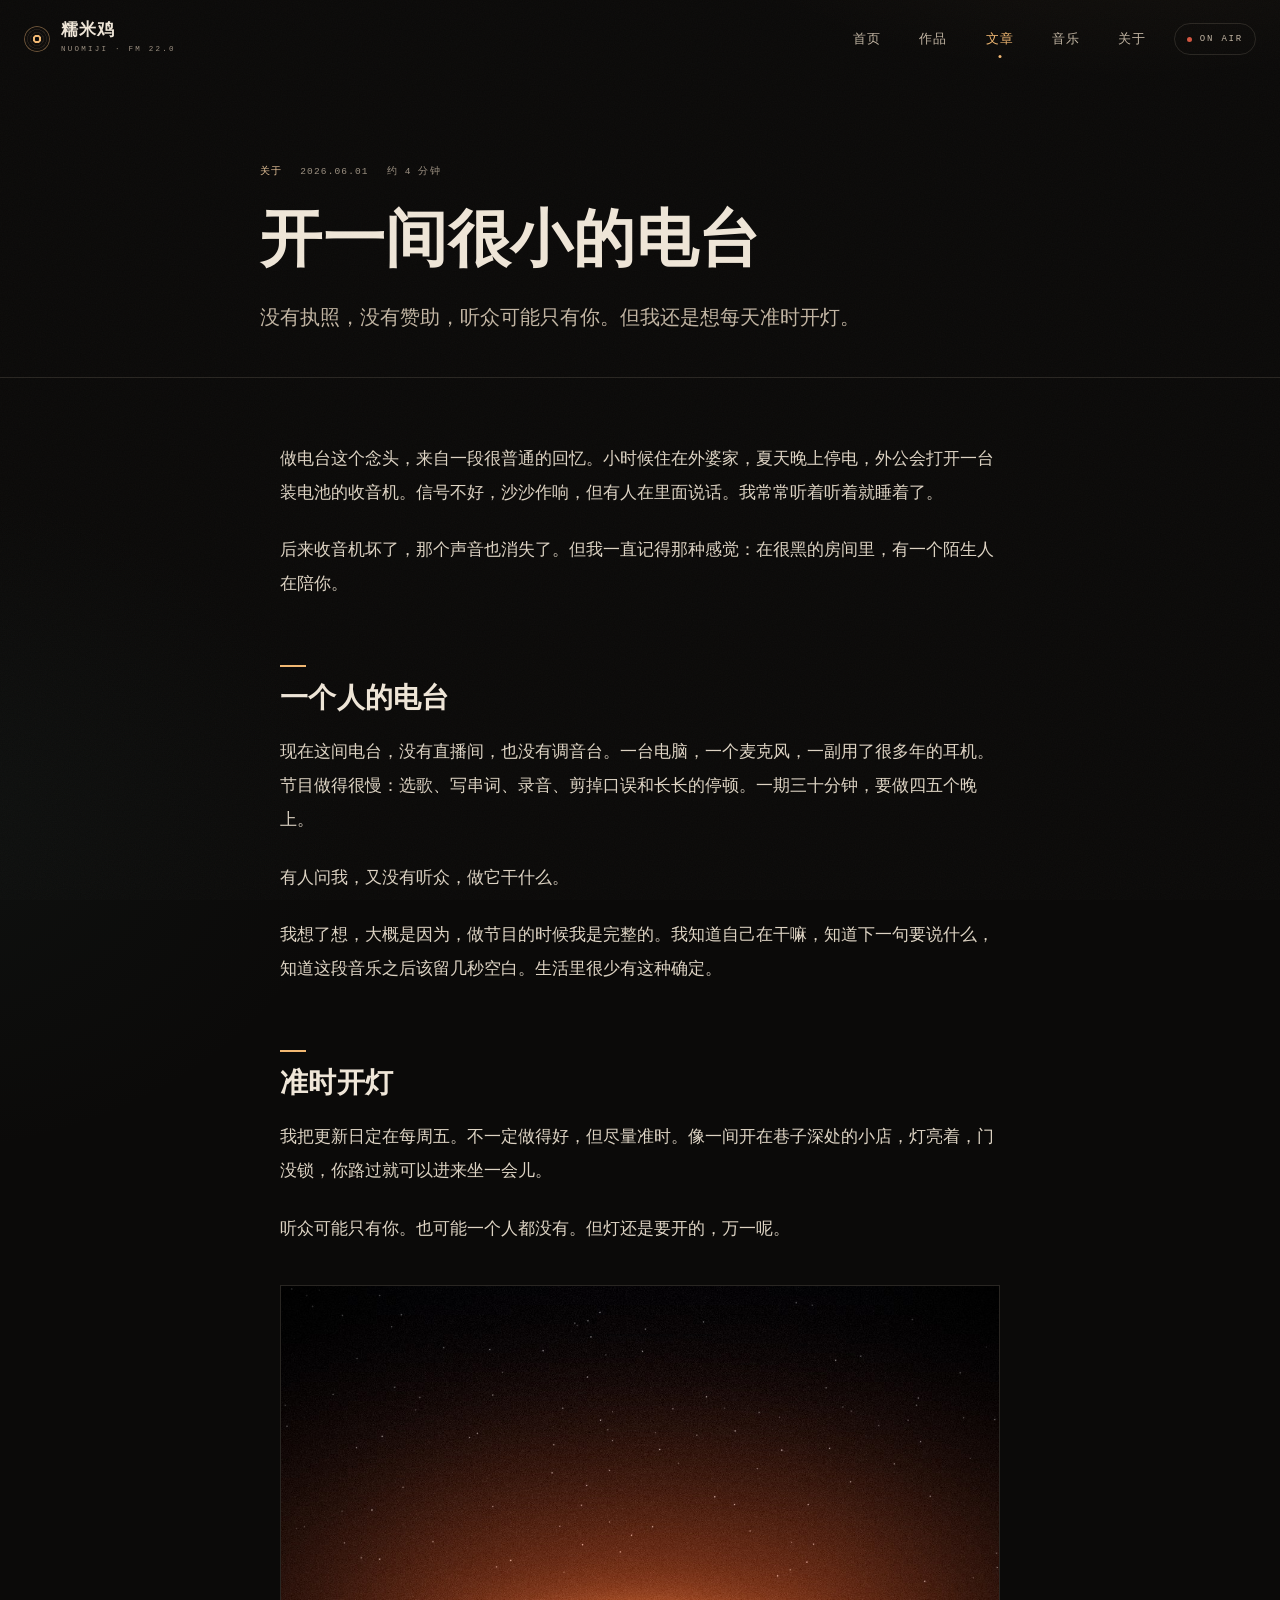
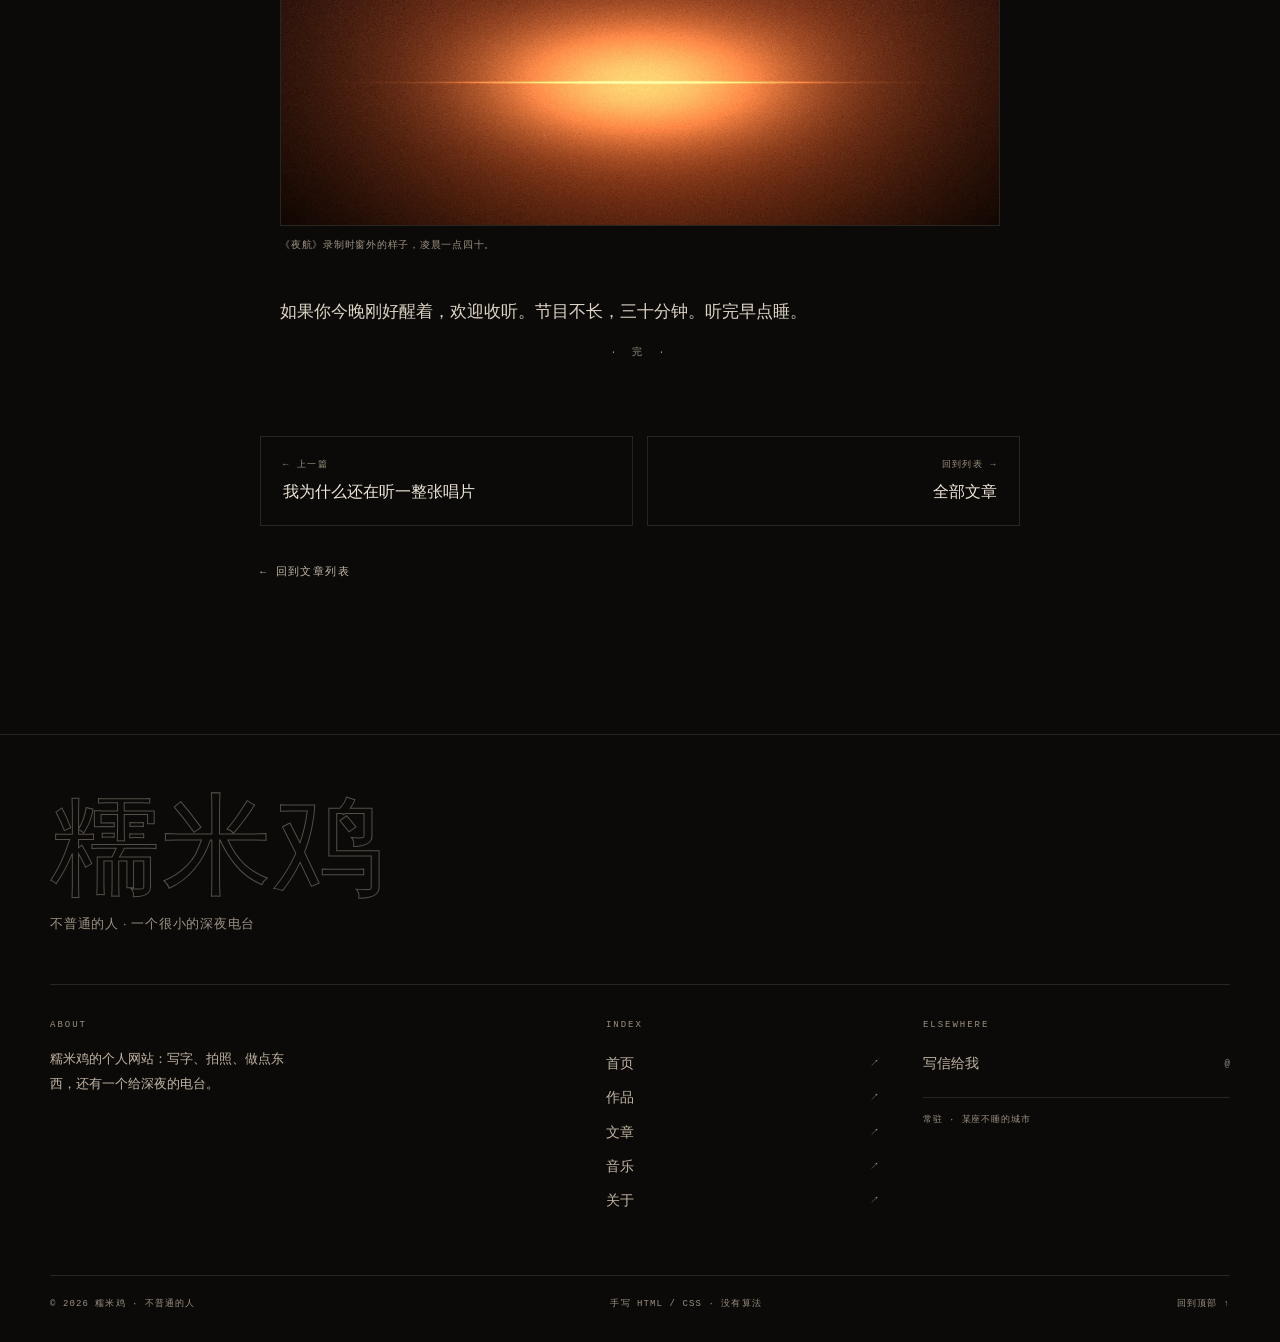
==== posts/a-small-radio-station.html @ 923f2150 "Add files via upload" ====
<!DOCTYPE html>
<html lang="zh-CN">
<head>
  <meta charset="UTF-8">
  <meta name="viewport" content="width=device-width, initial-scale=1">
  <title>开一间很小的电台 — 糯米鸡</title>
  <meta name="description" content="没有执照，没有赞助，听众可能只有你。但我还是想每天准时开灯。">
  <meta name="theme-color" content="#0b0a09">
  <meta name="color-scheme" content="dark">
  <meta property="og:type" content="article">
  <meta property="og:title" content="开一间很小的电台 — 糯米鸡">
  <meta property="og:image" content="../assets/img/work-night.jpg">
  <link rel="icon" href="../favicon.svg" type="image/svg+xml">
  <link rel="stylesheet" href="../assets/css/style.css">
</head>
<body id="top" data-page="blog" data-root="../">

  <a class="skip-link" href="#main">跳到主要内容</a>
  <div data-site-header></div>

  <main id="main">
    <article>
      <header class="article-head">
        <div class="wrap">
          <div class="article-meta">
            <span class="tag">关于</span>
            <span>2026.06.01</span>
            <span>约 4 分钟</span>
          </div>
          <h1 class="article-title">开一间很小的电台</h1>
          <p class="article-lede">
            没有执照，没有赞助，听众可能只有你。但我还是想每天准时开灯。
          </p>
        </div>
      </header>

      <div class="article-body">
        <p>做电台这个念头，来自一段很普通的回忆。小时候住在外婆家，夏天晚上停电，外公会打开一台装电池的收音机。信号不好，沙沙作响，但有人在里面说话。我常常听着听着就睡着了。</p>
        <p>后来收音机坏了，那个声音也消失了。但我一直记得那种感觉：在很黑的房间里，有一个陌生人在陪你。</p>

        <h2>一个人的电台</h2>
        <p>现在这间电台，没有直播间，也没有调音台。一台电脑，一个麦克风，一副用了很多年的耳机。节目做得很慢：选歌、写串词、录音、剪掉口误和长长的停顿。一期三十分钟，要做四五个晚上。</p>
        <p>有人问我，又没有听众，做它干什么。</p>
        <p>我想了想，大概是因为，做节目的时候我是完整的。我知道自己在干嘛，知道下一句要说什么，知道这段音乐之后该留几秒空白。生活里很少有这种确定。</p>

        <h2>准时开灯</h2>
        <p>我把更新日定在每周五。不一定做得好，但尽量准时。像一间开在巷子深处的小店，灯亮着，门没锁，你路过就可以进来坐一会儿。</p>
        <p>听众可能只有你。也可能一个人都没有。但灯还是要开的，万一呢。</p>

        <figure>
          <img src="../assets/img/work-night.jpg" alt="深夜窗外发亮的地平线" width="1200" height="900" loading="lazy">
          <figcaption>《夜航》录制时窗外的样子，凌晨一点四十。</figcaption>
        </figure>

        <p>如果你今晚刚好醒着，欢迎收听。节目不长，三十分钟。听完早点睡。</p>

        <p class="article-end">· 完 ·</p>
      </div>
    </article>

    <nav class="article-nav" aria-label="文章导航">
      <a href="still-playing-records.html">
        <span>← 上一篇</span>
        <strong>我为什么还在听一整张唱片</strong>
      </a>
      <a class="next" href="../blog.html">
        <span>回到列表 →</span>
        <strong>全部文章</strong>
      </a>
    </nav>
    <p class="article-back"><a class="link-arrow" href="../blog.html">← 回到文章列表</a></p>
  </main>

  <div data-site-footer></div>

  <script src="../assets/js/data.js"></script>
  <script src="../assets/js/site.js"></script>
  <script src="../assets/js/player.js"></script>
</body>
</html>
---- assets/css/style.css ----
/* =========================================================
   糯米鸡 · 深夜频道
   ---------------------------------------------------------
   想改颜色？看下面 :root 里的变量，改一处全站生效。
   想改字号？大部分用了 clamp()，会随屏幕自动缩放。
   ========================================================= */

:root {
  /* 颜色 */
  --bg: #0b0a09;
  --bg-deep: #080706;
  --panel: #141110;
  --panel-2: #191512;
  --line: rgba(238, 224, 200, 0.13);
  --line-strong: rgba(238, 224, 200, 0.28);
  --text: #efe6d8;
  --text-dim: #c2b5a3;
  --muted: #9c9081;
  --amber: #f2b872;
  --amber-soft: #e8c49a;
  --ember: #d9754a;
  --red: #d4553f;

  /* 字体 */
  --serif: "Noto Serif SC", "Source Han Serif SC", "Songti SC", "STSong", Georgia, serif;
  --sans: "Segoe UI", "Noto Sans SC", "Microsoft YaHei", "PingFang SC", sans-serif;
  --mono: "Consolas", "SFMono-Regular", "Roboto Mono", ui-monospace, monospace;

  /* 布局 */
  --wrap: 1180px;
  --gutter: 24px;
}

*,
*::before,
*::after {
  box-sizing: border-box;
}

html {
  scroll-behavior: smooth;
}

body {
  margin: 0;
  min-height: 100vh;
  font-family: var(--sans);
  font-size: 16px;
  line-height: 1.8;
  color: var(--text);
  background:
    radial-gradient(1000px 700px at 88% -12%, rgba(242, 184, 114, 0.10), transparent 62%),
    radial-gradient(760px 560px at -8% 28%, rgba(64, 102, 98, 0.08), transparent 60%),
    var(--bg);
  -webkit-font-smoothing: antialiased;
  text-rendering: optimizeLegibility;
  overflow-x: hidden;
}

/* 全站颗粒感，像一张旧纸 */
body::after {
  content: "";
  position: fixed;
  inset: 0;
  z-index: 90;
  pointer-events: none;
  opacity: 0.05;
  background-image: url("data:image/svg+xml,%3Csvg xmlns='http://www.w3.org/2000/svg' width='180' height='180'%3E%3Cfilter id='n'%3E%3CfeTurbulence type='fractalNoise' baseFrequency='0.82' numOctaves='3' stitchTiles='stitch'/%3E%3C/filter%3E%3Crect width='100%25' height='100%25' filter='url(%23n)' opacity='0.6'/%3E%3C/svg%3E");
}

img {
  display: block;
  max-width: 100%;
  height: auto;
}

a {
  color: inherit;
  text-decoration: none;
}

button {
  font: inherit;
  color: inherit;
  background: none;
  border: 0;
  cursor: pointer;
}

input {
  font: inherit;
}

h1,
h2,
h3,
h4 {
  margin: 0;
  font-family: var(--serif);
  font-weight: 600;
  line-height: 1.18;
  letter-spacing: 0.01em;
  text-wrap: balance;
}

p {
  margin: 0;
}

ol,
ul {
  margin: 0;
  padding: 0;
  list-style: none;
}

::selection {
  background: var(--amber);
  color: #161210;
}

:focus-visible {
  outline: 2px solid var(--amber);
  outline-offset: 4px;
}

::-webkit-scrollbar {
  width: 10px;
}
::-webkit-scrollbar-track {
  background: var(--bg);
}
::-webkit-scrollbar-thumb {
  background: #2a2521;
  border: 2px solid var(--bg);
  border-radius: 8px;
}

.skip-link {
  position: fixed;
  left: 16px;
  top: -60px;
  z-index: 300;
  padding: 10px 16px;
  background: var(--amber);
  color: #161210;
  font-size: 13px;
  transition: top 0.2s;
}
.skip-link:focus {
  top: 16px;
}

.wrap {
  width: min(var(--wrap), calc(100% - var(--gutter) * 2));
  margin-inline: auto;
}

.eyebrow {
  display: flex;
  align-items: center;
  gap: 12px;
  font-family: var(--mono);
  font-size: 10.5px;
  letter-spacing: 0.2em;
  text-transform: uppercase;
  color: var(--muted);
}

.live {
  display: inline-flex;
  align-items: center;
  gap: 8px;
  padding: 5px 11px;
  border: 1px solid rgba(242, 184, 114, 0.32);
  border-radius: 999px;
  color: var(--amber);
  font-size: 9px;
  letter-spacing: 0.18em;
  white-space: nowrap;
}

.live-dot {
  width: 5px;
  height: 5px;
  border-radius: 50%;
  background: var(--red);
  box-shadow: 0 0 0 0 rgba(212, 85, 63, 0.55);
  animation: pulse 2.6s ease-out infinite;
}

@keyframes pulse {
  0% { box-shadow: 0 0 0 0 rgba(212, 85, 63, 0.5); }
  70% { box-shadow: 0 0 0 7px rgba(212, 85, 63, 0); }
  100% { box-shadow: 0 0 0 0 rgba(212, 85, 63, 0); }
}

/* ---------------- 按钮 & 链接 ---------------- */

.btn {
  display: inline-flex;
  align-items: center;
  justify-content: center;
  gap: 10px;
  min-height: 50px;
  padding: 0 24px;
  border: 1px solid transparent;
  border-radius: 999px;
  font-size: 13.5px;
  letter-spacing: 0.04em;
  transition: background 0.25s, color 0.25s, border-color 0.25s, transform 0.25s;
}

.btn svg {
  width: 14px;
  height: 14px;
}

.btn-solid {
  background: var(--amber);
  color: #17130f;
  font-weight: 600;
}

.btn-solid:hover {
  background: #ffcb8b;
  transform: translateY(-2px);
}

.btn-line {
  border-color: var(--line-strong);
  color: var(--text);
}

.btn-line:hover {
  border-color: var(--amber);
  color: var(--amber);
  transform: translateY(-2px);
}

.btn-line span {
  font-size: 12px;
}

.link-arrow {
  display: inline-flex;
  align-items: center;
  gap: 8px;
  font-family: var(--mono);
  font-size: 10.5px;
  letter-spacing: 0.14em;
  text-transform: uppercase;
  color: var(--text-dim);
  white-space: nowrap;
  transition: color 0.25s;
}

.link-arrow span {
  transition: transform 0.25s;
}

.link-arrow:hover {
  color: var(--amber);
}

.link-arrow:hover span {
  transform: translate(2px, -2px);
}

/* ---------------- 顶部导航 ---------------- */

.site-head {
  position: sticky;
  top: 0;
  z-index: 80;
  border-bottom: 1px solid transparent;
  transition: background 0.35s, border-color 0.35s, backdrop-filter 0.35s;
}

.site-head.is-scrolled {
  background: rgba(11, 10, 9, 0.84);
  border-bottom-color: var(--line);
  -webkit-backdrop-filter: blur(16px);
  backdrop-filter: blur(16px);
}

.head-inner {
  display: flex;
  align-items: center;
  justify-content: space-between;
  gap: 28px;
  width: min(1320px, calc(100% - var(--gutter) * 2));
  height: 78px;
  margin-inline: auto;
}

.brand {
  display: inline-flex;
  align-items: center;
  gap: 11px;
  flex-shrink: 0;
}

.brand-disc {
  position: relative;
  width: 26px;
  height: 26px;
  border-radius: 50%;
  background:
    radial-gradient(circle at 50% 50%, var(--bg) 0 2px, var(--amber) 2.5px 4px, transparent 4.5px),
    repeating-radial-gradient(circle at 50% 50%, #211b16 0 1px, #0e0c0a 1px 3px);
  box-shadow: inset 0 0 0 1px rgba(242, 184, 114, 0.35);
  transition: transform 0.6s;
}

.brand:hover .brand-disc {
  transform: rotate(180deg);
}

.brand-name {
  display: block;
  font-family: var(--serif);
  font-size: 17px;
  font-weight: 600;
  letter-spacing: 0.06em;
  line-height: 1.1;
}

.brand-text {
  display: block;
  min-width: 0;
}

.brand-sub {
  display: block;
  margin-top: 3px;
  font-family: var(--mono);
  font-size: 7.5px;
  letter-spacing: 0.3em;
  color: var(--muted);
}

.nav-desktop {
  display: flex;
  align-items: center;
  gap: clamp(20px, 3vw, 38px);
  margin-left: auto;
}

.nav-desktop a {
  position: relative;
  padding: 6px 0;
  font-size: 13px;
  letter-spacing: 0.08em;
  color: var(--text-dim);
  transition: color 0.25s;
}

.nav-desktop a::after {
  content: "";
  position: absolute;
  left: 50%;
  bottom: -1px;
  width: 3px;
  height: 3px;
  border-radius: 50%;
  background: var(--amber);
  opacity: 0;
  transform: translateX(-50%) scale(0);
  transition: 0.25s;
}

.nav-desktop a:hover {
  color: var(--text);
}

.nav-desktop a.is-active {
  color: var(--amber);
}

.nav-desktop a.is-active::after {
  opacity: 1;
  transform: translateX(-50%) scale(1);
}

.head-side {
  display: flex;
  align-items: center;
  gap: 14px;
}

.on-air {
  display: inline-flex;
  align-items: center;
  gap: 8px;
  padding: 7px 12px;
  border: 1px solid var(--line);
  border-radius: 999px;
  font-family: var(--mono);
  font-size: 9px;
  letter-spacing: 0.2em;
  color: var(--text-dim);
}

.on-air .dot {
  width: 5px;
  height: 5px;
  border-radius: 50%;
  background: var(--red);
  animation: blink 2.2s steps(2, end) infinite;
}

@keyframes blink {
  50% { opacity: 0.25; }
}

.menu-btn {
  display: none;
  align-items: center;
  gap: 10px;
  padding: 8px 0 8px 10px;
  font-family: var(--mono);
  font-size: 10px;
  letter-spacing: 0.18em;
  color: var(--text-dim);
}

.menu-btn i {
  display: block;
  width: 20px;
  border-top: 1px solid currentColor;
  border-bottom: 1px solid currentColor;
  height: 7px;
  transition: 0.3s;
}

.mobile-menu {
  position: fixed;
  inset: 0;
  width: 100%;
  max-width: none;
  height: 100%;
  max-height: none;
  margin: 0;
  padding: 24px var(--gutter) 36px;
  border: 0;
  display: none;
  flex-direction: column;
  overflow: auto;
  color: var(--text);
  background:
    radial-gradient(700px 500px at 90% 0%, rgba(242, 184, 114, 0.13), transparent 60%),
    var(--bg);
}

.mobile-menu[open] {
  display: flex;
  animation: menu-in 0.3s ease both;
}

.mobile-menu:focus {
  outline: none;
}

.mobile-menu::backdrop {
  background: rgba(6, 5, 4, 0.72);
  -webkit-backdrop-filter: blur(8px);
  backdrop-filter: blur(8px);
}

@keyframes menu-in {
  from { opacity: 0; }
  to { opacity: 1; }
}

.mobile-menu-top {
  display: flex;
  align-items: center;
  justify-content: space-between;
  height: 54px;
}

.menu-close {
  width: 44px;
  height: 44px;
  border: 1px solid var(--line);
  border-radius: 50%;
  display: grid;
  place-items: center;
  font-size: 18px;
  color: var(--text-dim);
}

.mobile-nav {
  margin-top: auto;
  margin-bottom: auto;
  display: flex;
  flex-direction: column;
  gap: 4px;
}

.mobile-nav a {
  display: flex;
  align-items: baseline;
  gap: 16px;
  padding: 10px 0;
  font-family: var(--serif);
  font-size: clamp(34px, 9vw, 46px);
  border-bottom: 1px solid var(--line);
}

.mobile-nav a span {
  font-family: var(--mono);
  font-size: 9px;
  letter-spacing: 0.2em;
  color: var(--muted);
}

.mobile-nav a.is-active {
  color: var(--amber);
}

.mobile-menu-foot {
  display: flex;
  justify-content: space-between;
  gap: 16px;
  font-family: var(--mono);
  font-size: 9px;
  letter-spacing: 0.16em;
  color: var(--muted);
  text-transform: uppercase;
}

/* ---------------- 页脚 ---------------- */

.site-foot {
  margin-top: clamp(90px, 12vw, 150px);
  border-top: 1px solid var(--line);
  padding: 56px 0 30px;
}

.foot-word {
  font-family: var(--serif);
  font-size: clamp(54px, 10vw, 110px);
  line-height: 1;
  letter-spacing: 0.02em;
  color: transparent;
  -webkit-text-stroke: 1px rgba(238, 224, 200, 0.32);
}

.foot-tag {
  margin-top: 12px;
  font-size: 12.5px;
  letter-spacing: 0.06em;
  color: var(--muted);
}

.foot-grid {
  display: grid;
  grid-template-columns: 1.5fr 0.8fr 0.9fr;
  gap: 44px;
  margin-top: 48px;
  padding-top: 32px;
  border-top: 1px solid var(--line);
}

.foot-label {
  margin-bottom: 14px;
  font-family: var(--mono);
  font-size: 9px;
  letter-spacing: 0.22em;
  color: var(--muted);
  text-transform: uppercase;
}

.foot-about {
  max-width: 34ch;
  font-size: 13px;
  line-height: 1.9;
  color: var(--text-dim);
}

.foot-links a,
.foot-links span {
  display: flex;
  align-items: center;
  justify-content: space-between;
  padding: 5px 0;
  font-size: 13.5px;
  color: var(--text-dim);
  transition: color 0.2s;
}

.foot-links a:hover {
  color: var(--amber);
}

.foot-links em {
  font-style: normal;
  font-family: var(--mono);
  font-size: 9px;
  color: var(--muted);
}

.foot-place {
  margin-top: 16px;
  padding-top: 14px;
  border-top: 1px solid var(--line);
  font-family: var(--mono);
  font-size: 9px;
  line-height: 1.9;
  letter-spacing: 0.1em;
  color: var(--muted);
}

.foot-bottom {
  display: flex;
  justify-content: space-between;
  gap: 20px;
  margin-top: 56px;
  padding-top: 20px;
  border-top: 1px solid var(--line);
  font-family: var(--mono);
  font-size: 9px;
  letter-spacing: 0.12em;
  color: var(--muted);
  text-transform: uppercase;
}

.foot-bottom a:hover {
  color: var(--amber);
}

/* ---------------- 首页 Hero ---------------- */

.hero {
  position: relative;
  padding: clamp(48px, 7vw, 84px) 0 0;
  overflow: hidden;
}

.hero::before {
  content: "";
  position: absolute;
  width: 60vw;
  height: 60vw;
  max-width: 760px;
  max-height: 760px;
  right: -14vw;
  top: -18vw;
  border-radius: 50%;
  background: radial-gradient(circle, rgba(242, 184, 114, 0.12), transparent 62%);
  pointer-events: none;
}

.hero-grid {
  display: grid;
  grid-template-columns: minmax(0, 1.15fr) minmax(280px, 0.85fr);
  align-items: center;
  gap: clamp(32px, 6vw, 72px);
}

.hero-eyebrow {
  flex-wrap: wrap;
  margin-bottom: clamp(24px, 4vw, 38px);
}

.hero-name {
  font-size: clamp(74px, 12.5vw, 164px);
  line-height: 0.94;
  letter-spacing: 0.015em;
  font-weight: 600;
}

.hero-period {
  color: var(--amber);
}

.hero-tag {
  margin-top: 16px;
  font-family: var(--serif);
  font-size: clamp(20px, 2.6vw, 30px);
  letter-spacing: 0.22em;
  color: var(--amber-soft);
}

.hero-lede {
  max-width: 32em;
  margin-top: 26px;
  font-size: 15.5px;
  line-height: 2;
  color: var(--text-dim);
}

.hero-actions {
  display: flex;
  flex-wrap: wrap;
  gap: 12px;
  margin-top: 34px;
}

.hero-note {
  margin-top: 28px;
  font-family: var(--mono);
  font-size: 9.5px;
  letter-spacing: 0.2em;
  color: var(--muted);
  text-transform: uppercase;
}

.hero-visual {
  display: flex;
  flex-direction: column;
  align-items: center;
  gap: 18px;
  width: 100%;
  max-width: 460px;
  justify-self: end;
}

.vinyl-wrap {
  position: relative;
  display: grid;
  place-items: center;
  width: 100%;
  aspect-ratio: 1;
}

.vinyl-glow {
  position: absolute;
  inset: -14%;
  border-radius: 50%;
  background: radial-gradient(circle, rgba(242, 184, 114, 0.2), transparent 62%);
  filter: blur(16px);
}

.vinyl-wrap::after {
  content: "";
  position: absolute;
  inset: 1%;
  border: 1px solid var(--line);
  border-radius: 50%;
  pointer-events: none;
}

.vinyl {
  width: 88%;
  aspect-ratio: 1;
  border-radius: 50%;
  object-fit: cover;
  animation: spin 120s linear infinite;
  box-shadow:
    0 30px 70px rgba(0, 0, 0, 0.65),
    0 0 0 1px rgba(238, 224, 200, 0.08);
}

.vinyl-hole {
  position: absolute;
  width: 11px;
  height: 11px;
  border-radius: 50%;
  background: var(--bg);
  box-shadow: 0 0 0 1px rgba(238, 224, 200, 0.3);
}

@keyframes spin {
  to { transform: rotate(360deg); }
}

.hero-caption {
  display: flex;
  justify-content: space-between;
  width: 88%;
  font-family: var(--mono);
  font-size: 8.5px;
  letter-spacing: 0.2em;
  color: var(--muted);
  text-transform: uppercase;
}

/* 滚动字幕 */

.marquee {
  margin-top: clamp(48px, 7vw, 84px);
  padding: 15px 0;
  border-top: 1px solid var(--line);
  border-bottom: 1px solid var(--line);
  overflow: hidden;
}

.marquee-track {
  display: flex;
  width: max-content;
  animation: marquee 36s linear infinite;
  white-space: nowrap;
}

.marquee-group {
  display: flex;
  align-items: center;
  gap: 34px;
  flex-shrink: 0;
  padding-right: 34px;
}

.marquee:hover .marquee-track {
  animation-play-state: paused;
}

.marquee span {
  font-family: var(--serif);
  font-size: 17px;
  color: var(--text-dim);
  letter-spacing: 0.08em;
}

.marquee i {
  font-style: normal;
  font-size: 10px;
  color: var(--amber);
}

@keyframes marquee {
  to { transform: translateX(-50%); }
}

.clock-sep {
  color: var(--amber);
  padding: 0 1px;
}

/* ---------------- 通用 section ---------------- */

.section {
  padding-top: clamp(76px, 10vw, 124px);
}

.sec-head {
  display: grid;
  grid-template-columns: 56px minmax(0, 1fr) auto;
  align-items: end;
  gap: 18px;
  margin-bottom: 36px;
  padding-bottom: 24px;
  border-bottom: 1px solid var(--line);
}

.sec-index {
  padding-bottom: 6px;
  font-family: var(--mono);
  font-size: 10px;
  letter-spacing: 0.2em;
  color: var(--amber);
}

.sec-head h2 {
  font-size: clamp(30px, 4vw, 44px);
}

.sec-en {
  margin-top: 8px;
  font-family: var(--mono);
  font-size: 9px;
  letter-spacing: 0.26em;
  color: var(--muted);
  text-transform: uppercase;
}

.sec-head .link-arrow {
  padding-bottom: 6px;
}

/* ---------------- 作品卡片 ---------------- */

.works-featured {
  display: grid;
  grid-template-columns: 1.18fr 0.82fr;
  grid-auto-rows: clamp(220px, 23vw, 286px);
  gap: 16px;
}

.works-featured .work-card:first-child {
  grid-row: span 2;
}

.work-card {
  position: relative;
  height: 100%;
  overflow: hidden;
  border: 1px solid var(--line);
  background: var(--panel);
}

.work-link {
  position: relative;
  display: block;
  height: 100%;
  width: 100%;
  text-align: left;
}

.work-media {
  position: absolute;
  inset: 0;
}

.work-media img {
  width: 100%;
  height: 100%;
  object-fit: cover;
  filter: saturate(0.92) brightness(0.86);
  transition: transform 1.1s cubic-bezier(0.2, 0.7, 0, 1), filter 0.5s;
}

.work-media::after {
  content: "";
  position: absolute;
  inset: 0;
  background: linear-gradient(
    180deg,
    rgba(8, 6, 5, 0.4) 0%,
    rgba(8, 6, 5, 0) 34%,
    rgba(8, 6, 5, 0.12) 55%,
    rgba(8, 6, 5, 0.94) 100%
  );
}

.work-card:hover .work-media img {
  transform: scale(1.045);
  filter: saturate(1) brightness(0.98);
}

.work-tags {
  position: absolute;
  top: 15px;
  left: 16px;
  right: 16px;
  z-index: 2;
  display: flex;
  justify-content: space-between;
  gap: 12px;
  font-family: var(--mono);
  font-size: 9px;
  letter-spacing: 0.16em;
  text-transform: uppercase;
  color: rgba(239, 230, 216, 0.85);
}

.work-tags span:last-child {
  color: var(--amber);
}

.work-caption {
  position: absolute;
  left: 20px;
  right: 66px;
  bottom: 18px;
  z-index: 2;
}

.work-kicker {
  display: block;
  margin-bottom: 7px;
  font-family: var(--mono);
  font-size: 9px;
  letter-spacing: 0.2em;
  color: var(--amber);
  text-transform: uppercase;
}

.work-caption h3 {
  font-size: clamp(18px, 1.8vw, 24px);
  line-height: 1.35;
}

.work-desc {
  display: block;
  max-height: 0;
  margin-top: 7px;
  overflow: hidden;
  font-size: 12.5px;
  line-height: 1.7;
  color: rgba(239, 230, 216, 0.78);
  opacity: 0;
  transition: max-height 0.45s, opacity 0.45s;
}

.work-card:hover .work-desc {
  max-height: 76px;
  opacity: 1;
}

.work-arrow {
  position: absolute;
  right: 16px;
  bottom: 16px;
  z-index: 2;
  display: grid;
  place-items: center;
  width: 34px;
  height: 34px;
  border: 1px solid var(--line-strong);
  border-radius: 50%;
  font-size: 13px;
  color: var(--text);
  opacity: 0;
  transform: translateY(6px);
  transition: 0.35s;
}

.work-card:hover .work-arrow {
  opacity: 1;
  transform: none;
  border-color: var(--amber);
  color: var(--amber);
}

.works-featured .work-card:not(:first-child) .work-desc {
  display: none;
}

.works-featured .work-card:not(:first-child) .work-caption h3 {
  font-size: clamp(17px, 1.5vw, 21px);
}

/* 作品页网格 */

.works-grid {
  display: grid;
  grid-template-columns: repeat(3, minmax(0, 1fr));
  gap: 16px;
}

.works-grid .work-card {
  height: auto;
  aspect-ratio: 4 / 3;
}

.filters {
  display: flex;
  flex-wrap: wrap;
  gap: 8px;
  margin-bottom: 30px;
}

.filter {
  display: inline-flex;
  align-items: center;
  gap: 7px;
  padding: 8px 15px;
  border: 1px solid var(--line);
  border-radius: 999px;
  font-family: var(--mono);
  font-size: 10px;
  letter-spacing: 0.12em;
  color: var(--muted);
  transition: 0.25s;
}

.filter span {
  font-size: 8.5px;
  opacity: 0.55;
}

.filter:hover {
  color: var(--text);
  border-color: var(--line-strong);
}

.filter.is-active {
  background: var(--amber);
  border-color: var(--amber);
  color: #17130f;
}

.filter.is-active span {
  opacity: 0.7;
}

.empty {
  padding: 70px 0;
  text-align: center;
  font-family: var(--serif);
  font-size: 20px;
  color: var(--muted);
}

/* ---------------- 文章列表 ---------------- */

.post-list {
  border-top: 1px solid var(--line);
}

.post-row {
  display: grid;
  grid-template-columns: 112px minmax(0, 1fr) 84px 26px;
  align-items: start;
  gap: 24px;
  padding: 26px 0;
  border-bottom: 1px solid var(--line);
  transition: background 0.3s, padding 0.3s;
}

.post-row:hover {
  background: rgba(242, 184, 114, 0.035);
}

.post-date {
  padding-top: 7px;
  font-family: var(--mono);
  font-size: 10px;
  letter-spacing: 0.08em;
  color: var(--muted);
  white-space: nowrap;
}

.post-title {
  display: block;
  font-family: var(--serif);
  font-size: clamp(19px, 2.1vw, 26px);
  line-height: 1.45;
  transition: color 0.25s;
}

.post-row:hover .post-title {
  color: var(--amber);
}

.post-excerpt {
  display: -webkit-box;
  max-width: 66ch;
  margin-top: 7px;
  overflow: hidden;
  font-size: 13.5px;
  line-height: 1.8;
  color: var(--muted);
  -webkit-line-clamp: 2;
  -webkit-box-orient: vertical;
}

.post-tag {
  justify-self: start;
  margin-top: 6px;
  padding: 3px 9px;
  border: 1px solid rgba(242, 184, 114, 0.25);
  border-radius: 999px;
  font-family: var(--mono);
  font-size: 8.5px;
  letter-spacing: 0.1em;
  color: var(--amber-soft);
  white-space: nowrap;
}

.post-arrow {
  align-self: center;
  font-size: 14px;
  color: var(--muted);
  transition: 0.25s;
}

.post-row:hover .post-arrow {
  color: var(--amber);
  transform: translate(2px, -2px);
}

.post-year {
  display: flex;
  align-items: baseline;
  gap: 14px;
  margin: 44px 0 6px;
  font-family: var(--serif);
  font-size: 26px;
  color: var(--text);
}

.post-year em {
  font-family: var(--mono);
  font-size: 9px;
  font-style: normal;
  letter-spacing: 0.22em;
  color: var(--muted);
}

.post-year:first-child {
  margin-top: 0;
}

.blog-layout {
  display: grid;
  grid-template-columns: minmax(0, 1fr) 296px;
  gap: clamp(40px, 6vw, 72px);
  align-items: start;
}

.blog-aside {
  position: sticky;
  top: 110px;
  padding-left: 26px;
  border-left: 1px solid var(--line);
}

.blog-aside h3 {
  font-size: 20px;
  margin-bottom: 12px;
}

.blog-aside p {
  font-size: 13.5px;
  line-height: 1.9;
  color: var(--muted);
}

.blog-aside .aside-block + .aside-block {
  margin-top: 30px;
  padding-top: 26px;
  border-top: 1px solid var(--line);
}

.blog-aside .link-arrow {
  margin-top: 14px;
}

/* ---------------- 深夜频道 · 首页播放器 ---------------- */

.radio-card > audio,
.player > audio {
  display: none;
}

.radio-card {
  display: grid;
  grid-template-columns: minmax(240px, 360px) minmax(0, 1fr);
  gap: clamp(26px, 4vw, 52px);
  padding: clamp(18px, 2.6vw, 30px);
  border: 1px solid var(--line);
  background:
    linear-gradient(140deg, rgba(242, 184, 114, 0.07), transparent 42%),
    var(--panel);
}

.radio-art {
  position: relative;
  aspect-ratio: 1;
  overflow: hidden;
  border: 1px solid var(--line);
}

.radio-art img {
  width: 100%;
  height: 100%;
  object-fit: cover;
}

.radio-badge {
  position: absolute;
  top: 14px;
  left: 14px;
  display: inline-flex;
  align-items: center;
  gap: 7px;
  padding: 5px 10px;
  border-radius: 999px;
  background: rgba(10, 8, 7, 0.7);
  -webkit-backdrop-filter: blur(8px);
  backdrop-filter: blur(8px);
  font-family: var(--mono);
  font-size: 8px;
  letter-spacing: 0.18em;
  color: var(--amber);
}

.radio-badge::before {
  content: "";
  width: 4px;
  height: 4px;
  border-radius: 50%;
  background: var(--red);
}

.radio-body {
  display: flex;
  flex-direction: column;
  min-width: 0;
}

.radio-title {
  margin-top: 8px;
  font-size: clamp(32px, 4vw, 48px);
  line-height: 1.05;
}

.radio-note {
  margin-top: 8px;
  font-size: 13.5px;
  color: var(--text-dim);
}

.wave {
  display: flex;
  align-items: flex-end;
  gap: 3px;
  height: 42px;
  margin-top: 22px;
  overflow: hidden;
}

.wave span {
  flex: 1;
  min-height: 2px;
  border-radius: 1px;
  background: linear-gradient(to top, rgba(217, 117, 74, 0.5), var(--amber));
  opacity: 0.32;
  transition: opacity 0.3s;
}

.radio-card.is-playing .wave span {
  opacity: 0.85;
  animation: wave 1.2s ease-in-out infinite alternate;
  animation-delay: calc(var(--i) * 0.055s);
}

@keyframes wave {
  from { transform: scaleY(0.35); }
  to { transform: scaleY(1); }
}

.progress {
  position: relative;
  height: 22px;
  margin-top: 14px;
  cursor: pointer;
  touch-action: none;
}

.progress::before {
  content: "";
  position: absolute;
  left: 0;
  right: 0;
  top: 10px;
  height: 2px;
  background: rgba(238, 224, 200, 0.14);
}

.progress-fill {
  position: absolute;
  left: 0;
  top: 10px;
  height: 2px;
  width: 0%;
  background: var(--amber);
}

.progress-fill::after {
  content: "";
  position: absolute;
  right: -3px;
  top: -3px;
  width: 8px;
  height: 8px;
  border-radius: 50%;
  background: var(--amber);
  opacity: 0;
  transition: opacity 0.2s;
}

.progress:hover .progress-fill::after {
  opacity: 1;
}

.radio-times {
  display: flex;
  justify-content: space-between;
  margin-top: -4px;
  font-family: var(--mono);
  font-size: 9px;
  letter-spacing: 0.1em;
  color: var(--muted);
}

.radio-actions {
  display: flex;
  align-items: center;
  gap: 16px;
  margin-top: 20px;
}

.play-orb {
  display: grid;
  place-items: center;
  width: 54px;
  height: 54px;
  flex-shrink: 0;
  border-radius: 50%;
  background: var(--amber);
  color: #17130f;
  transition: transform 0.25s, background 0.25s;
}

.play-orb:hover {
  transform: scale(1.06);
  background: #ffcb8b;
}

.play-orb svg {
  width: 17px;
  height: 17px;
}

.radio-hint {
  font-family: var(--mono);
  font-size: 9px;
  line-height: 1.9;
  letter-spacing: 0.12em;
  color: var(--muted);
  text-transform: uppercase;
}

.track-list {
  margin-top: 20px;
  border-top: 1px solid var(--line);
}

.track-list button {
  display: grid;
  grid-template-columns: 30px minmax(0, 1fr) auto;
  align-items: center;
  gap: 10px;
  width: 100%;
  padding: 11px 0;
  border-bottom: 1px solid var(--line);
  text-align: left;
  font-size: 13px;
  color: var(--text-dim);
  transition: color 0.2s;
}

.track-list button:hover {
  color: var(--text);
}

.track-list button.is-active {
  color: var(--amber);
}

.track-list .idx {
  font-family: var(--mono);
  font-size: 9px;
  color: var(--muted);
}

.track-list .dur {
  font-family: var(--mono);
  font-size: 9px;
  color: var(--muted);
}

/* ---------------- 关于首页片段 ---------------- */

.about-teaser {
  display: grid;
  grid-template-columns: 0.85fr 1.15fr;
  gap: clamp(32px, 6vw, 72px);
  align-items: center;
}

.about-teaser figure {
  margin: 0;
  position: relative;
}

.about-teaser img {
  width: 100%;
  aspect-ratio: 4 / 3;
  object-fit: cover;
  border: 1px solid var(--line);
  filter: saturate(0.9);
}

.about-teaser blockquote {
  margin: 0;
}

.about-teaser h2 {
  margin-top: 16px;
  font-size: clamp(27px, 3.4vw, 40px);
  line-height: 1.5;
}

.about-teaser p {
  max-width: 46ch;
  margin-top: 18px;
  font-size: 14px;
  line-height: 1.95;
  color: var(--text-dim);
}

.about-teaser .link-arrow {
  margin-top: 24px;
}

/* ---------------- 页面头部 ---------------- */

.page-head {
  padding: clamp(52px, 8vw, 96px) 0 clamp(34px, 5vw, 54px);
  border-bottom: 1px solid var(--line);
}

.page-head .eyebrow {
  margin-bottom: 22px;
}

.page-head h1 {
  font-size: clamp(54px, 9vw, 108px);
  line-height: 1;
}

.page-head .dot {
  color: var(--amber);
}

.page-lede {
  max-width: 36em;
  margin-top: 22px;
  font-family: var(--serif);
  font-size: clamp(17px, 2vw, 21px);
  line-height: 1.9;
  color: var(--text-dim);
}

.page-meta {
  display: flex;
  flex-wrap: wrap;
  gap: 18px;
  margin-top: 28px;
  font-family: var(--mono);
  font-size: 9.5px;
  letter-spacing: 0.16em;
  color: var(--muted);
  text-transform: uppercase;
}

.page-meta span {
  display: inline-flex;
  align-items: center;
  gap: 8px;
}

.page-meta span::before {
  content: "";
  width: 3px;
  height: 3px;
  border-radius: 50%;
  background: var(--amber);
  opacity: 0.7;
}

/* ---------------- 音乐页播放器 ---------------- */

.player {
  display: grid;
  grid-template-columns: minmax(280px, 430px) minmax(0, 1fr);
  gap: clamp(28px, 4.5vw, 56px);
  padding: clamp(18px, 2.6vw, 32px);
  border: 1px solid var(--line);
  background:
    radial-gradient(700px 360px at 0% 0%, rgba(242, 184, 114, 0.06), transparent 60%),
    var(--panel);
}

.player-art {
  position: relative;
  aspect-ratio: 1;
  overflow: hidden;
  background: #070606;
  border: 1px solid var(--line);
}

.player-art img {
  width: 100%;
  height: 100%;
  object-fit: cover;
  transition: transform 10s linear, opacity 0.4s;
}

.player.is-playing .player-art img {
  transform: scale(1.045);
}

.player-art::after {
  content: "";
  position: absolute;
  inset: 0;
  box-shadow: inset 0 0 90px rgba(0, 0, 0, 0.55);
  pointer-events: none;
}

.player-no {
  position: absolute;
  left: 16px;
  bottom: 12px;
  z-index: 2;
  font-family: var(--mono);
  font-size: 10px;
  letter-spacing: 0.22em;
  color: var(--amber);
}

.player-body {
  display: flex;
  flex-direction: column;
  min-width: 0;
  padding: 6px 0;
}

.player-head h2 {
  margin-top: 10px;
  font-size: clamp(38px, 5vw, 62px);
  line-height: 1.02;
}

.player-en {
  margin-top: 9px;
  font-family: var(--mono);
  font-size: 9px;
  letter-spacing: 0.3em;
  color: var(--muted);
  text-transform: uppercase;
}

.player-note {
  max-width: 40ch;
  margin-top: 14px;
  font-size: 13.5px;
  line-height: 1.85;
  color: var(--text-dim);
}

.player-status {
  min-height: 0;
  margin-top: 8px;
  font-size: 11.5px;
  line-height: 1.7;
  color: var(--ember);
}

.player-status:empty {
  display: none;
}

.viz {
  display: flex;
  align-items: flex-end;
  gap: 3px;
  height: 54px;
  margin: 26px 0 18px;
}

.viz span {
  flex: 1;
  height: var(--h, 20px);
  min-height: 2px;
  border-radius: 1px;
  background: linear-gradient(180deg, var(--amber), rgba(217, 117, 74, 0.22));
  opacity: 0.45;
  transform-origin: bottom;
  transition: opacity 0.3s;
}

.player.is-playing .viz span {
  opacity: 0.9;
  animation: viz 1.05s ease-in-out infinite alternate;
  animation-delay: calc(var(--i) * -0.047s);
}

@keyframes viz {
  from { transform: scaleY(0.28); }
  to { transform: scaleY(1); }
}

.seek {
  position: relative;
  display: flex;
  align-items: center;
  height: 24px;
}

.seek-rail {
  position: absolute;
  left: 0;
  right: 0;
  top: 10px;
  height: 2px;
  background: rgba(238, 224, 200, 0.15);
}

.seek-fill {
  position: absolute;
  left: 0;
  top: 0;
  bottom: 0;
  width: 0%;
  background: var(--amber);
}

.seek-fill::after {
  content: "";
  position: absolute;
  right: -4px;
  top: -3px;
  width: 8px;
  height: 8px;
  border-radius: 50%;
  background: var(--amber);
  opacity: 0;
  transition: opacity 0.2s;
}

.seek:hover .seek-fill::after,
.seek:focus-within .seek-fill::after {
  opacity: 1;
}

.seek-input {
  position: absolute;
  inset: 0;
  width: 100%;
  height: 24px;
  margin: 0;
  opacity: 0;
  cursor: pointer;
}

.player-times {
  display: flex;
  justify-content: space-between;
  margin-top: 2px;
  font-family: var(--mono);
  font-size: 9px;
  letter-spacing: 0.1em;
  color: var(--muted);
}

.player-controls {
  display: flex;
  align-items: center;
  gap: 14px;
  margin-top: 14px;
}

.ctrl {
  display: grid;
  place-items: center;
  width: 42px;
  height: 42px;
  border: 1px solid var(--line);
  border-radius: 50%;
  color: var(--text-dim);
  transition: 0.25s;
}

.ctrl:hover {
  border-color: var(--amber);
  color: var(--amber);
}

.ctrl svg {
  width: 15px;
  height: 15px;
}

.play-big {
  display: grid;
  place-items: center;
  width: 64px;
  height: 64px;
  border-radius: 50%;
  background: var(--amber);
  color: #17130f;
  transition: transform 0.25s, background 0.25s;
}

.play-big:hover {
  transform: scale(1.05);
  background: #ffcb8b;
}

.play-big svg {
  width: 20px;
  height: 20px;
}

.volume {
  display: flex;
  align-items: center;
  gap: 9px;
  margin-left: auto;
  color: var(--muted);
}

.volume svg {
  width: 15px;
  height: 15px;
  flex-shrink: 0;
}

.volume input {
  width: 92px;
  accent-color: var(--amber);
}

.playlist {
  margin-top: 24px;
  border-top: 1px solid var(--line);
}

.playlist button {
  display: grid;
  grid-template-columns: 32px minmax(0, 1fr) auto 26px;
  align-items: center;
  gap: 12px;
  width: 100%;
  padding: 12px 0;
  border-bottom: 1px solid var(--line);
  text-align: left;
  color: var(--text-dim);
  transition: color 0.2s, background 0.2s;
}

.playlist button:hover {
  color: var(--text);
  background: rgba(242, 184, 114, 0.03);
}

.playlist .pl-idx {
  font-family: var(--mono);
  font-size: 9px;
  color: var(--muted);
}

.playlist .pl-title {
  font-size: 14px;
}

.playlist .pl-note {
  display: block;
  margin-top: 2px;
  font-size: 11px;
  color: var(--muted);
}

.playlist .pl-dur {
  font-family: var(--mono);
  font-size: 9px;
  color: var(--muted);
}

.playlist .pl-eq {
  display: flex;
  align-items: flex-end;
  gap: 2px;
  height: 12px;
  opacity: 0;
}

.playlist .pl-eq i {
  display: block;
  width: 2px;
  height: 100%;
  background: var(--amber);
  transform-origin: bottom;
}

.playlist button.is-active {
  color: var(--amber);
}

.playlist button.is-active .pl-idx {
  color: var(--amber);
}

.playlist button.is-active .pl-eq {
  opacity: 1;
}

.playlist button.is-active .pl-eq i {
  animation: eq 0.9s ease-in-out infinite alternate;
}

.playlist button.is-active .pl-eq i:nth-child(2) {
  animation-delay: 0.2s;
}

.playlist button.is-active .pl-eq i:nth-child(3) {
  animation-delay: 0.4s;
}

@keyframes eq {
  from { transform: scaleY(0.3); }
  to { transform: scaleY(1); }
}

.music-notes {
  display: grid;
  grid-template-columns: 0.75fr 1.25fr;
  gap: clamp(32px, 6vw, 80px);
  margin-top: clamp(56px, 8vw, 88px);
  padding-top: 44px;
  border-top: 1px solid var(--line);
}

.music-notes h2 {
  margin-top: 14px;
  font-size: clamp(28px, 3.6vw, 42px);
  line-height: 1.4;
}

.music-notes p {
  max-width: 48ch;
  font-size: 14px;
  line-height: 2;
  color: var(--text-dim);
}

.music-notes p + p {
  margin-top: 16px;
}

.player-kbd {
  margin-top: 12px;
  font-family: var(--mono);
  font-size: 9px;
  letter-spacing: 0.14em;
  color: var(--muted);
}

.playlist-block {
  grid-column: 1 / -1;
  margin-top: 6px;
  padding-top: 18px;
  border-top: 1px solid var(--line);
}

.playlist-block .playlist {
  margin-top: 0;
  border-top: 0;
}

.playlist-label {
  margin-bottom: 6px;
  color: var(--amber);
}

/* ---------------- 关于页 ---------------- */

.about-page {
  padding-top: clamp(40px, 6vw, 64px);
}

.about-hero {
  display: grid;
  grid-template-columns: 0.9fr 1.1fr;
  gap: clamp(32px, 6vw, 76px);
  align-items: center;
}

.about-photo {
  position: relative;
  margin: 0;
}

.about-photo img {
  width: 100%;
  aspect-ratio: 4 / 3;
  object-fit: cover;
  border: 1px solid var(--line);
  filter: saturate(0.9);
}

.about-photo figcaption {
  margin-top: 10px;
  font-family: var(--mono);
  font-size: 9px;
  letter-spacing: 0.12em;
  color: var(--muted);
  text-transform: uppercase;
}

.about-lede {
  font-family: var(--serif);
  font-size: clamp(24px, 3vw, 36px);
  line-height: 1.65;
}

.about-lede em {
  font-style: normal;
  color: var(--amber);
}

.about-body p {
  max-width: 44ch;
  margin-top: 18px;
  font-size: 14.5px;
  line-height: 2;
  color: var(--text-dim);
}

.about-grid {
  display: grid;
  grid-template-columns: 0.8fr 1.2fr;
  gap: clamp(32px, 6vw, 80px);
  margin-top: clamp(64px, 9vw, 100px);
  padding-top: 48px;
  border-top: 1px solid var(--line);
}

.about-grid h2 {
  font-size: clamp(26px, 3.2vw, 36px);
  line-height: 1.4;
}

.about-grid > div > p {
  max-width: 34ch;
  margin-top: 14px;
  font-size: 13px;
  line-height: 1.9;
  color: var(--muted);
}

.timeline {
  border-top: 1px solid var(--line);
}

.timeline li {
  display: grid;
  grid-template-columns: 74px minmax(0, 1fr);
  gap: 24px;
  padding: 20px 0;
  border-bottom: 1px solid var(--line);
}

.timeline .year {
  padding-top: 4px;
  font-family: var(--mono);
  font-size: 10px;
  letter-spacing: 0.12em;
  color: var(--amber);
}

.timeline h3 {
  font-size: 19px;
  line-height: 1.5;
}

.timeline p {
  margin-top: 5px;
  font-size: 13px;
  line-height: 1.85;
  color: var(--muted);
}

.now-grid {
  display: grid;
  grid-template-columns: repeat(3, minmax(0, 1fr));
  gap: 14px;
}

.now-card {
  padding: 22px;
  border: 1px solid var(--line);
  background: rgba(20, 17, 16, 0.55);
}

.now-card .eyebrow {
  font-size: 9px;
  color: var(--amber);
}

.now-card h3 {
  margin-top: 10px;
  font-size: 20px;
  line-height: 1.5;
}

.now-card p {
  margin-top: 8px;
  font-size: 12.5px;
  line-height: 1.85;
  color: var(--muted);
}

.contact-block {
  margin-top: clamp(64px, 9vw, 100px);
  padding: clamp(36px, 5vw, 56px) clamp(24px, 5vw, 56px);
  border: 1px solid var(--line);
  background:
    radial-gradient(600px 300px at 80% 0%, rgba(242, 184, 114, 0.09), transparent 60%),
    var(--panel);
  text-align: center;
}

.contact-block h2 {
  font-size: clamp(28px, 4vw, 44px);
}

.contact-block p {
  max-width: 42ch;
  margin: 14px auto 0;
  font-size: 13.5px;
  line-height: 1.95;
  color: var(--text-dim);
}

.contact-block .eyebrow {
  justify-content: center;
}

.contact-note {
  margin-top: 18px !important;
  font-size: 11.5px !important;
  letter-spacing: 0.02em;
  color: var(--muted) !important;
}

.contact-mail {
  display: inline-block;
  margin-top: 26px;
  padding-bottom: 4px;
  border-bottom: 1px solid var(--line-strong);
  font-family: var(--serif);
  font-size: clamp(24px, 4.4vw, 48px);
  line-height: 1.3;
  transition: color 0.25s, border-color 0.25s;
}

.contact-mail:hover {
  color: var(--amber);
  border-color: var(--amber);
}

.socials {
  display: flex;
  justify-content: center;
  flex-wrap: wrap;
  gap: 10px;
  margin-top: 26px;
}

.socials span {
  padding: 7px 12px;
  border: 1px solid var(--line);
  border-radius: 999px;
  font-family: var(--mono);
  font-size: 9px;
  letter-spacing: 0.12em;
  color: var(--muted);
}

/* ---------------- 文章页 ---------------- */

.article-head {
  padding: clamp(44px, 7vw, 84px) 0 40px;
  border-bottom: 1px solid var(--line);
}

.article-head .wrap {
  max-width: 760px;
}

.article-meta {
  display: flex;
  flex-wrap: wrap;
  gap: 10px 18px;
  font-family: var(--mono);
  font-size: 9.5px;
  letter-spacing: 0.12em;
  color: var(--muted);
  text-transform: uppercase;
}

.article-meta .tag {
  color: var(--amber-soft);
}

.article-title {
  margin-top: 22px;
  font-size: clamp(34px, 5.6vw, 62px);
  line-height: 1.22;
}

.article-lede {
  max-width: 40em;
  margin-top: 20px;
  font-family: var(--serif);
  font-size: clamp(17px, 1.9vw, 20px);
  line-height: 1.95;
  color: var(--text-dim);
}

.article-body {
  width: min(720px, calc(100% - var(--gutter) * 2));
  margin: 0 auto;
  padding: clamp(40px, 6vw, 64px) 0 clamp(48px, 7vw, 72px);
  font-size: 16.5px;
  line-height: 2.05;
  color: #ded4c4;
}

.article-body p + p {
  margin-top: 1.45em;
}

.article-body h2 {
  margin: 2.3em 0 0.75em;
  font-size: clamp(23px, 2.4vw, 28px);
  color: var(--text);
}

.article-body h2::before {
  content: "";
  display: block;
  width: 26px;
  margin-bottom: 14px;
  border-top: 2px solid var(--amber);
}

.article-body blockquote {
  margin: 2em 0;
  padding: 2px 0 2px 24px;
  border-left: 2px solid var(--amber);
  font-family: var(--serif);
  font-size: 19px;
  line-height: 1.95;
  color: var(--text);
}

.article-body figure {
  margin: 2.4em 0;
}

.article-body figure img {
  width: 100%;
  border: 1px solid var(--line);
}

.article-body figcaption {
  margin-top: 10px;
  font-family: var(--mono);
  font-size: 9.5px;
  letter-spacing: 0.08em;
  color: var(--muted);
}

.article-body a {
  color: var(--amber-soft);
  border-bottom: 1px solid rgba(242, 184, 114, 0.35);
}

.article-body strong {
  color: var(--text);
  font-weight: 600;
}

.article-end {
  margin-top: 3.4em;
  text-align: center;
  font-family: var(--mono);
  font-size: 10px;
  letter-spacing: 0.5em;
  color: var(--muted);
}

.article-nav {
  display: grid;
  grid-template-columns: 1fr 1fr;
  gap: 14px;
  width: min(760px, calc(100% - var(--gutter) * 2));
  margin: 0 auto;
}

.article-nav a {
  padding: 20px 22px;
  border: 1px solid var(--line);
  transition: border-color 0.25s, background 0.25s;
}

.article-nav a:hover {
  border-color: var(--amber);
  background: rgba(242, 184, 114, 0.04);
}

.article-nav span {
  display: block;
  font-family: var(--mono);
  font-size: 9px;
  letter-spacing: 0.16em;
  color: var(--muted);
}

.article-nav strong {
  display: block;
  margin-top: 6px;
  font-family: var(--serif);
  font-size: 16px;
  font-weight: 500;
  line-height: 1.6;
}

.article-nav .next {
  text-align: right;
}

.article-back {
  width: min(760px, calc(100% - var(--gutter) * 2));
  margin: 30px auto 0;
}

/* ---------------- 作品弹窗 ---------------- */

.work-modal {
  width: min(980px, calc(100vw - 40px));
  max-height: calc(100vh - 60px);
  padding: 0;
  overflow: auto;
  border: 1px solid var(--line-strong);
  border-radius: 2px;
  background: var(--panel);
  color: var(--text);
}

.work-modal::backdrop {
  background: rgba(5, 4, 3, 0.88);
  -webkit-backdrop-filter: blur(10px);
  backdrop-filter: blur(10px);
}

.work-modal:focus {
  outline: none;
}

.modal-media {
  position: relative;
}

.modal-media img {
  width: 100%;
  aspect-ratio: 16 / 9;
  object-fit: cover;
}

.modal-close {
  position: absolute;
  top: 14px;
  right: 14px;
  z-index: 3;
  display: grid;
  place-items: center;
  width: 38px;
  height: 38px;
  border-radius: 50%;
  background: rgba(10, 8, 7, 0.72);
  border: 1px solid var(--line-strong);
  font-size: 16px;
  color: var(--text);
  -webkit-backdrop-filter: blur(8px);
  backdrop-filter: blur(8px);
}

.modal-close:hover {
  border-color: var(--amber);
  color: var(--amber);
}

.modal-body {
  display: grid;
  grid-template-columns: minmax(0, 1fr) 240px;
  gap: clamp(24px, 4vw, 44px);
  padding: clamp(24px, 4vw, 40px);
}

.modal-body h2 {
  font-size: clamp(24px, 3vw, 34px);
  line-height: 1.35;
}

.modal-desc {
  margin-top: 14px;
  font-size: 14px;
  line-height: 1.95;
  color: var(--text-dim);
}

.modal-side {
  border-left: 1px solid var(--line);
  padding-left: 22px;
}

.modal-side dl {
  margin: 0;
  display: grid;
  gap: 14px;
}

.modal-side dt {
  font-family: var(--mono);
  font-size: 8.5px;
  letter-spacing: 0.18em;
  color: var(--muted);
  text-transform: uppercase;
}

.modal-side dd {
  margin: 3px 0 0;
  font-size: 13px;
  color: var(--text);
}

.modal-side .btn {
  margin-top: 22px;
  width: 100%;
  min-height: 44px;
  font-size: 12px;
}

/* ---------------- 404 ---------------- */

.not-found {
  min-height: 62vh;
  display: grid;
  place-items: center;
  text-align: center;
  padding: 80px 24px;
}

.not-found h1 {
  font-size: clamp(80px, 16vw, 180px);
  line-height: 1;
  color: transparent;
  -webkit-text-stroke: 1px var(--line-strong);
}

.not-found p {
  margin-top: 20px;
  font-family: var(--serif);
  font-size: 18px;
  color: var(--text-dim);
}

.not-found .btn {
  margin-top: 28px;
}

/* ---------------- 出现动画 ---------------- */

.reveal {
  opacity: 0;
  transform: translateY(18px);
  transition: opacity 0.85s ease, transform 0.85s cubic-bezier(0.2, 0.7, 0, 1);
}

.reveal.is-in {
  opacity: 1;
  transform: none;
}

@media (prefers-reduced-motion: reduce) {
  html {
    scroll-behavior: auto;
  }
  *,
  *::before,
  *::after {
    animation-duration: 0.01ms !important;
    animation-iteration-count: 1 !important;
    transition-duration: 0.01ms !important;
  }
  .reveal {
    opacity: 1;
    transform: none;
  }
}

/* ---------------- 响应式 ---------------- */

@media (max-width: 1040px) {
  .works-featured {
    grid-template-columns: 1fr 1fr;
    grid-auto-rows: clamp(210px, 30vw, 280px);
  }

  .works-featured .work-card:first-child {
    grid-column: span 2;
    grid-row: auto;
  }

  .works-grid {
    grid-template-columns: repeat(2, minmax(0, 1fr));
  }

  .hero-grid {
    grid-template-columns: minmax(0, 1fr) minmax(240px, 0.7fr);
  }

  .blog-layout {
    grid-template-columns: minmax(0, 1fr) 250px;
    gap: 40px;
  }
}

@media (max-width: 860px) {
  .nav-desktop {
    display: none;
  }

  .menu-btn {
    display: inline-flex;
  }

  .on-air {
    display: none;
  }

  .hero-grid {
    grid-template-columns: minmax(0, 1fr);
  }

  .hero-visual {
    order: 2;
    justify-self: center;
    max-width: 330px;
    margin-top: 12px;
  }

  .hero-name {
    font-size: clamp(66px, 19vw, 120px);
  }

  .radio-card {
    grid-template-columns: minmax(0, 1fr);
  }

  .radio-art {
    max-width: 330px;
    width: 100%;
  }

  .player {
    grid-template-columns: minmax(0, 1fr);
  }

  .player-art {
    max-width: 420px;
    width: 100%;
  }

  .about-teaser,
  .about-hero,
  .about-grid {
    grid-template-columns: minmax(0, 1fr);
  }

  .about-grid {
    gap: 32px;
  }

  .music-notes {
    grid-template-columns: minmax(0, 1fr);
    gap: 26px;
  }

  .blog-layout {
    grid-template-columns: minmax(0, 1fr);
  }

  .blog-aside {
    position: static;
    padding: 26px 0 0;
    border-left: 0;
    border-top: 1px solid var(--line);
  }

  .now-grid {
    grid-template-columns: minmax(0, 1fr);
  }

  .foot-grid {
    grid-template-columns: 1.2fr 1fr;
  }

  .modal-body {
    grid-template-columns: minmax(0, 1fr);
  }

  .modal-side {
    border-left: 0;
    border-top: 1px solid var(--line);
    padding: 22px 0 0;
  }
}

@media (max-width: 640px) {
  :root {
    --gutter: 18px;
  }

  body {
    font-size: 15px;
  }

  .head-inner {
    height: 66px;
  }

  .brand-sub {
    letter-spacing: 0.22em;
  }

  .section {
    padding-top: 66px;
  }

  .sec-head {
    grid-template-columns: 34px minmax(0, 1fr);
    gap: 10px;
    margin-bottom: 26px;
    padding-bottom: 18px;
  }

  .sec-head .link-arrow {
    grid-column: 2;
    margin-top: 10px;
  }

  .works-featured {
    grid-template-columns: minmax(0, 1fr);
    grid-auto-rows: auto;
  }

  .works-featured .work-card,
  .works-featured .work-card:first-child {
    grid-column: auto;
    aspect-ratio: 4 / 3;
  }

  .works-grid {
    grid-template-columns: minmax(0, 1fr);
  }

  .work-caption {
    right: 58px;
  }

  .work-desc {
    display: none;
  }

  .post-row {
    grid-template-columns: 78px minmax(0, 1fr);
    gap: 14px;
    padding: 20px 0;
  }

  .post-date {
    font-size: 9px;
    padding-top: 5px;
  }

  .post-tag {
    grid-column: 2;
  }

  .post-arrow {
    display: none;
  }

  .post-excerpt {
    -webkit-line-clamp: 3;
  }

  .post-year {
    margin-top: 32px;
    font-size: 22px;
  }

  .hero-actions .btn {
    width: 100%;
  }

  .hero-tag {
    letter-spacing: 0.16em;
  }

  .marquee span {
    font-size: 15px;
  }

  .page-head h1 {
    font-size: clamp(48px, 16vw, 78px);
  }

  .article-nav {
    grid-template-columns: minmax(0, 1fr);
  }

  .article-nav .next {
    text-align: left;
  }

  .article-body {
    font-size: 15.5px;
    line-height: 2;
  }

  .foot-grid {
    grid-template-columns: minmax(0, 1fr);
    gap: 26px;
  }

  .foot-bottom {
    flex-direction: column;
    gap: 8px;
  }

  .player-controls {
    flex-wrap: wrap;
  }

  .volume {
    margin-left: 0;
    width: 100%;
    padding-top: 6px;
  }

  .now-card {
    padding: 18px;
  }

  .work-modal {
    width: calc(100vw - 20px);
    max-height: calc(100vh - 20px);
  }
}
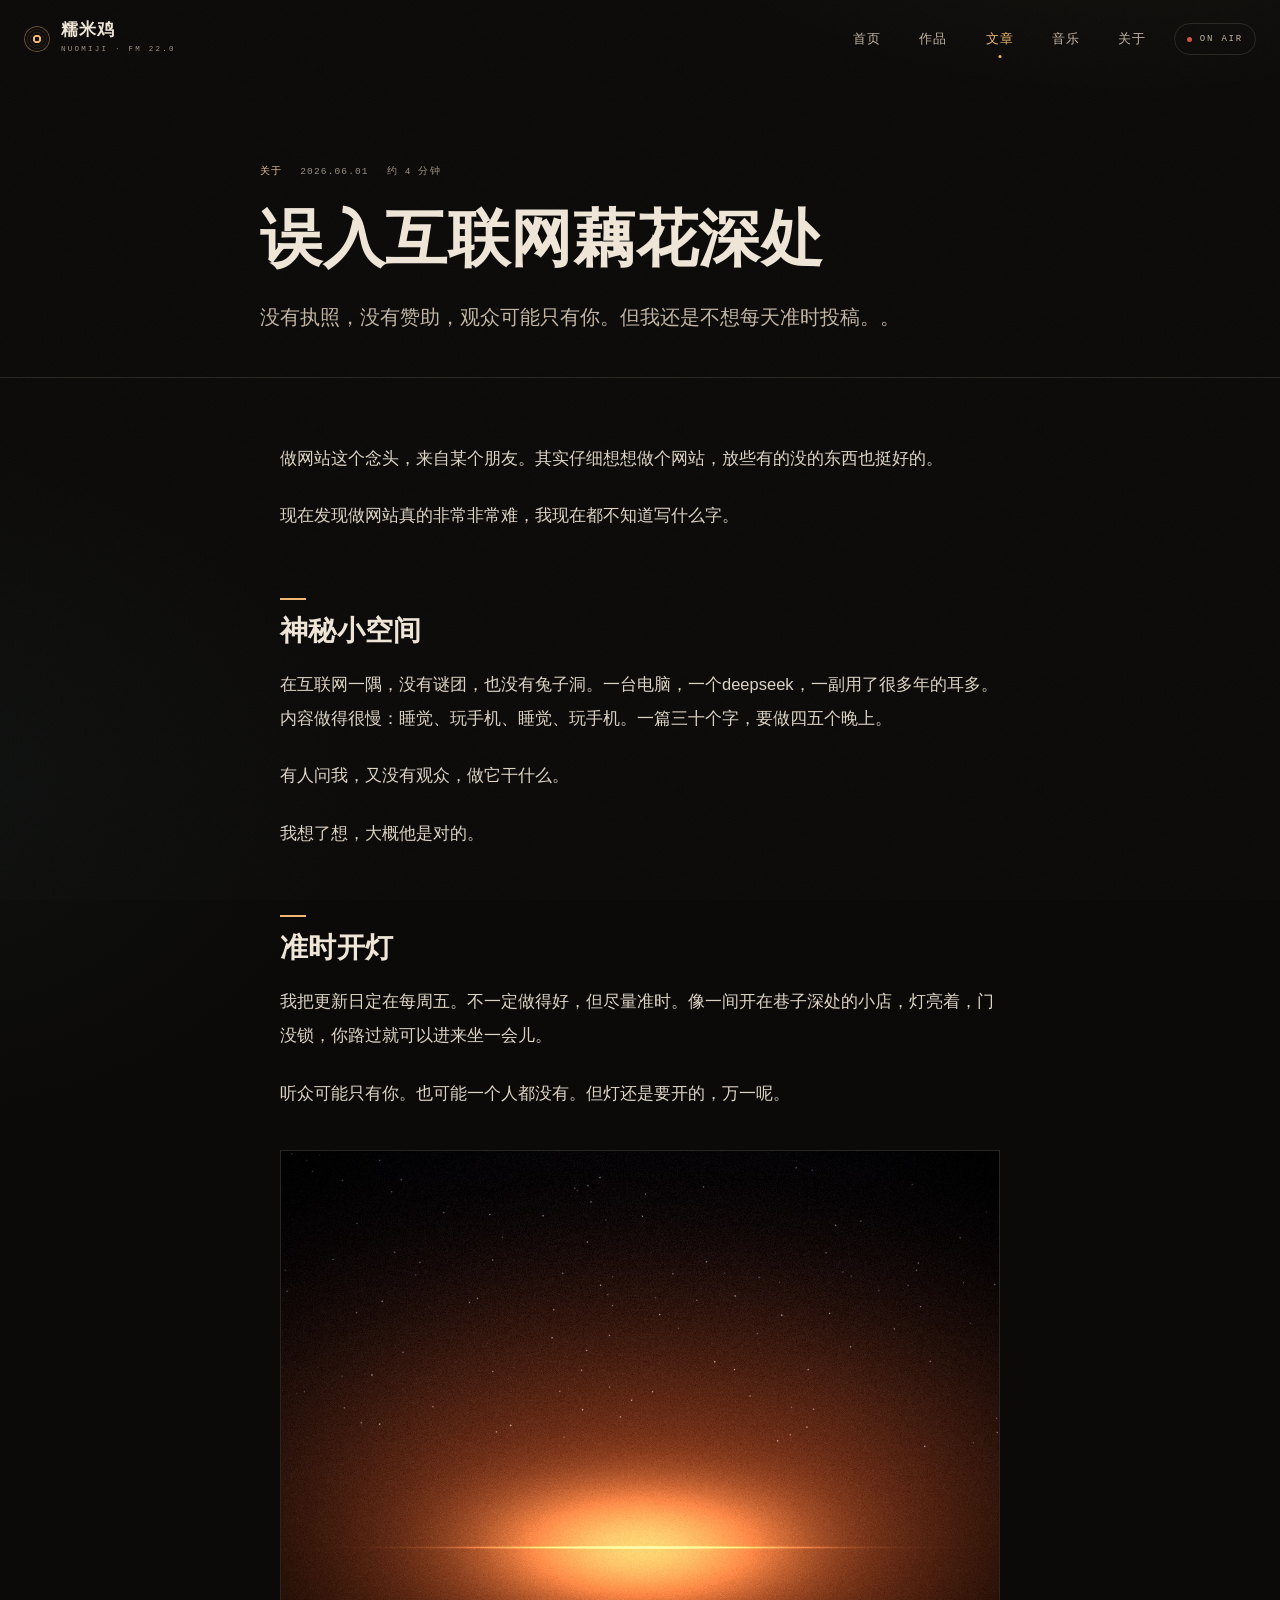
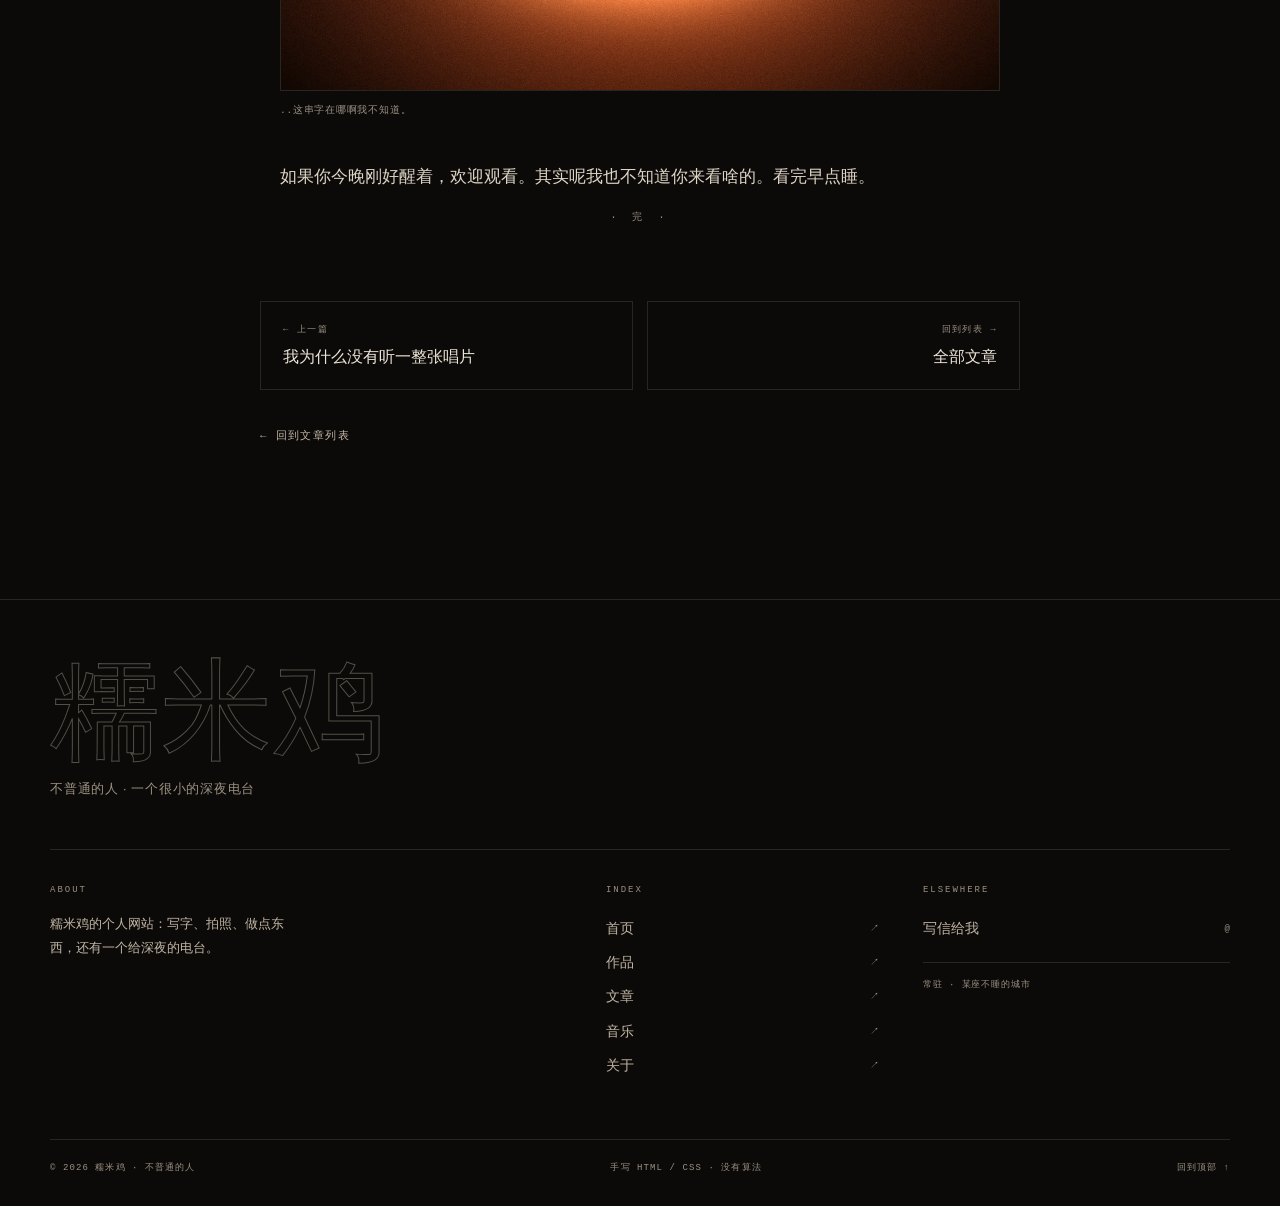
==== commit 39a253be: "Update a-small-radio-station.html" ====
--- a/posts/a-small-radio-station.html
+++ b/posts/a-small-radio-station.html
@@ -3,12 +3,12 @@
 <head>
   <meta charset="UTF-8">
   <meta name="viewport" content="width=device-width, initial-scale=1">
-  <title>开一间很小的电台 — 糯米鸡</title>
-  <meta name="description" content="没有执照，没有赞助，听众可能只有你。但我还是想每天准时开灯。">
+  <title>什么都放这里的神秘小空间 — 糯米鸡</title>
+  <meta name="description" content="没有执照，没有赞助，观众可能只有你。但我还是不想每天准时投稿。">
   <meta name="theme-color" content="#0b0a09">
   <meta name="color-scheme" content="dark">
   <meta property="og:type" content="article">
-  <meta property="og:title" content="开一间很小的电台 — 糯米鸡">
+  <meta property="og:title" content="神秘小空间 — 糯米鸡">
   <meta property="og:image" content="../assets/img/work-night.jpg">
   <link rel="icon" href="../favicon.svg" type="image/svg+xml">
   <link rel="stylesheet" href="../assets/css/style.css">
@@ -27,32 +27,32 @@
             <span>2026.06.01</span>
             <span>约 4 分钟</span>
           </div>
-          <h1 class="article-title">开一间很小的电台</h1>
+          <h1 class="article-title">误入互联网藕花深处</h1>
           <p class="article-lede">
-            没有执照，没有赞助，听众可能只有你。但我还是想每天准时开灯。
+            没有执照，没有赞助，观众可能只有你。但我还是不想每天准时投稿。。
           </p>
         </div>
       </header>
 
       <div class="article-body">
-        <p>做电台这个念头，来自一段很普通的回忆。小时候住在外婆家，夏天晚上停电，外公会打开一台装电池的收音机。信号不好，沙沙作响，但有人在里面说话。我常常听着听着就睡着了。</p>
-        <p>后来收音机坏了，那个声音也消失了。但我一直记得那种感觉：在很黑的房间里，有一个陌生人在陪你。</p>
+        <p>做网站这个念头，来自某个朋友。其实仔细想想做个网站，放些有的没的东西也挺好的。</p>
+        <p>现在发现做网站真的非常非常难，我现在都不知道写什么字。</p>
 
-        <h2>一个人的电台</h2>
-        <p>现在这间电台，没有直播间，也没有调音台。一台电脑，一个麦克风，一副用了很多年的耳机。节目做得很慢：选歌、写串词、录音、剪掉口误和长长的停顿。一期三十分钟，要做四五个晚上。</p>
-        <p>有人问我，又没有听众，做它干什么。</p>
-        <p>我想了想，大概是因为，做节目的时候我是完整的。我知道自己在干嘛，知道下一句要说什么，知道这段音乐之后该留几秒空白。生活里很少有这种确定。</p>
+        <h2>神秘小空间</h2>
+        <p>在互联网一隅，没有谜团，也没有兔子洞。一台电脑，一个deepseek，一副用了很多年的耳多。内容做得很慢：睡觉、玩手机、睡觉、玩手机。一篇三十个字，要做四五个晚上。</p>
+        <p>有人问我，又没有观众，做它干什么。</p>
+        <p>我想了想，大概他是对的。</p>
 
         <h2>准时开灯</h2>
         <p>我把更新日定在每周五。不一定做得好，但尽量准时。像一间开在巷子深处的小店，灯亮着，门没锁，你路过就可以进来坐一会儿。</p>
         <p>听众可能只有你。也可能一个人都没有。但灯还是要开的，万一呢。</p>
 
         <figure>
-          <img src="../assets/img/work-night.jpg" alt="深夜窗外发亮的地平线" width="1200" height="900" loading="lazy">
-          <figcaption>《夜航》录制时窗外的样子，凌晨一点四十。</figcaption>
+          <img src="../assets/img/work-night.jpg" alt="深夜窗外发暗的天空" width="1200" height="900" loading="lazy">
+          <figcaption>..这串字在哪啊我不知道。</figcaption>
         </figure>
 
-        <p>如果你今晚刚好醒着，欢迎收听。节目不长，三十分钟。听完早点睡。</p>
+        <p>如果你今晚刚好醒着，欢迎观看。其实呢我也不知道你来看啥的。看完早点睡。</p>
 
         <p class="article-end">· 完 ·</p>
       </div>
@@ -61,7 +61,7 @@
     <nav class="article-nav" aria-label="文章导航">
       <a href="still-playing-records.html">
         <span>← 上一篇</span>
-        <strong>我为什么还在听一整张唱片</strong>
+        <strong>我为什么没有听一整张唱片</strong>
       </a>
       <a class="next" href="../blog.html">
         <span>回到列表 →</span>
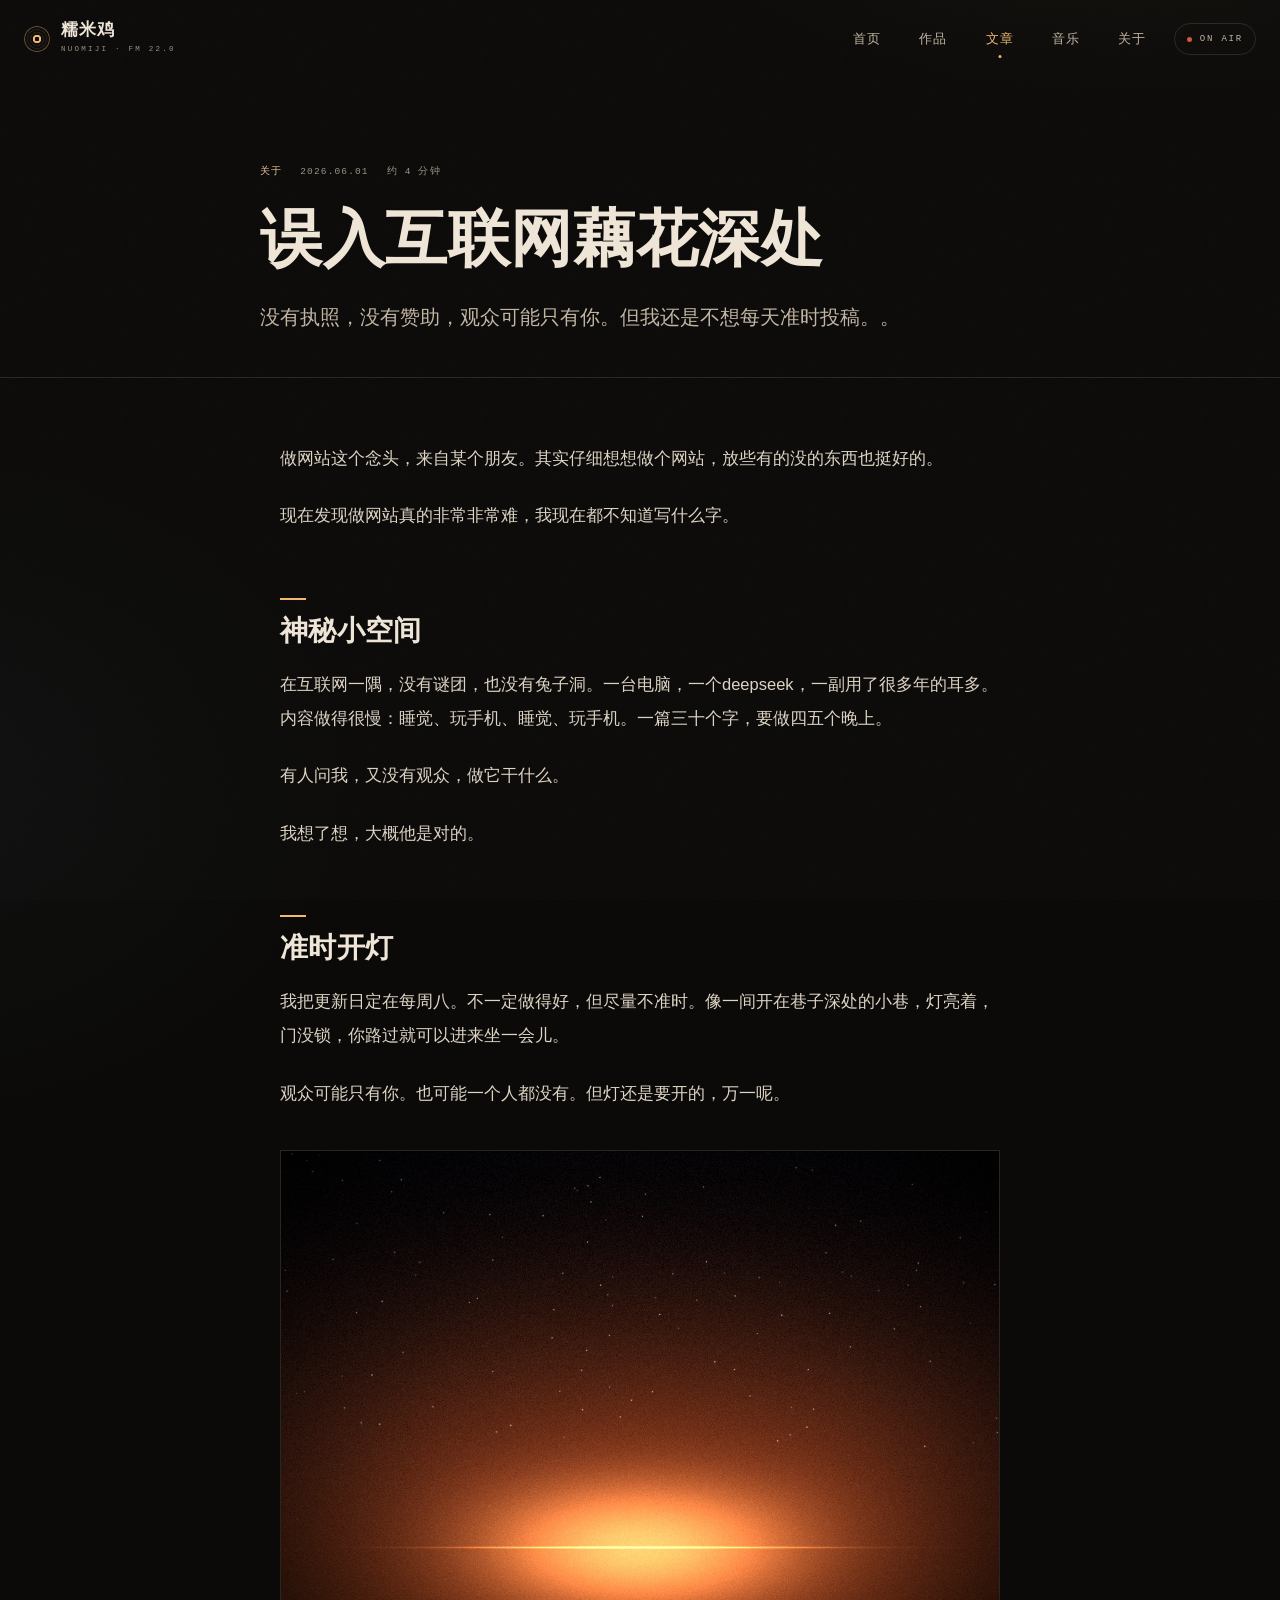
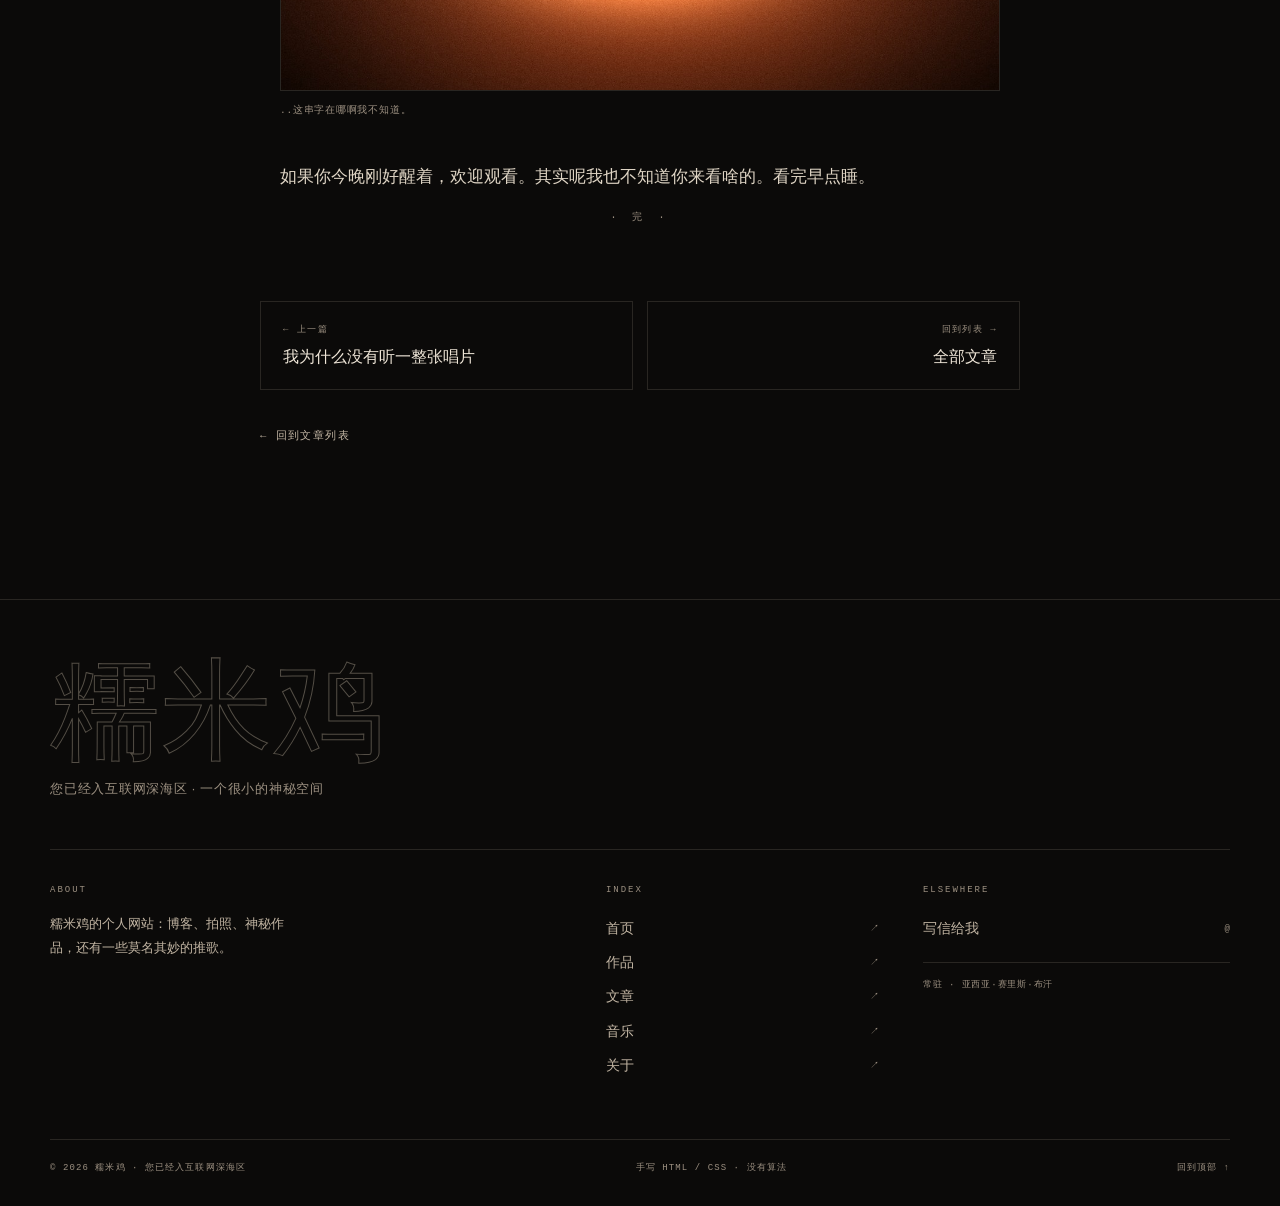
==== commit c4796a44: "Update a-small-radio-station.html" ====
--- a/posts/a-small-radio-station.html
+++ b/posts/a-small-radio-station.html
@@ -44,8 +44,8 @@
         <p>我想了想，大概他是对的。</p>
 
         <h2>准时开灯</h2>
-        <p>我把更新日定在每周五。不一定做得好，但尽量准时。像一间开在巷子深处的小店，灯亮着，门没锁，你路过就可以进来坐一会儿。</p>
-        <p>听众可能只有你。也可能一个人都没有。但灯还是要开的，万一呢。</p>
+        <p>我把更新日定在每周八。不一定做得好，但尽量不准时。像一间开在巷子深处的小巷，灯亮着，门没锁，你路过就可以进来坐一会儿。</p>
+        <p>观众可能只有你。也可能一个人都没有。但灯还是要开的，万一呢。</p>
 
         <figure>
           <img src="../assets/img/work-night.jpg" alt="深夜窗外发暗的天空" width="1200" height="900" loading="lazy">
